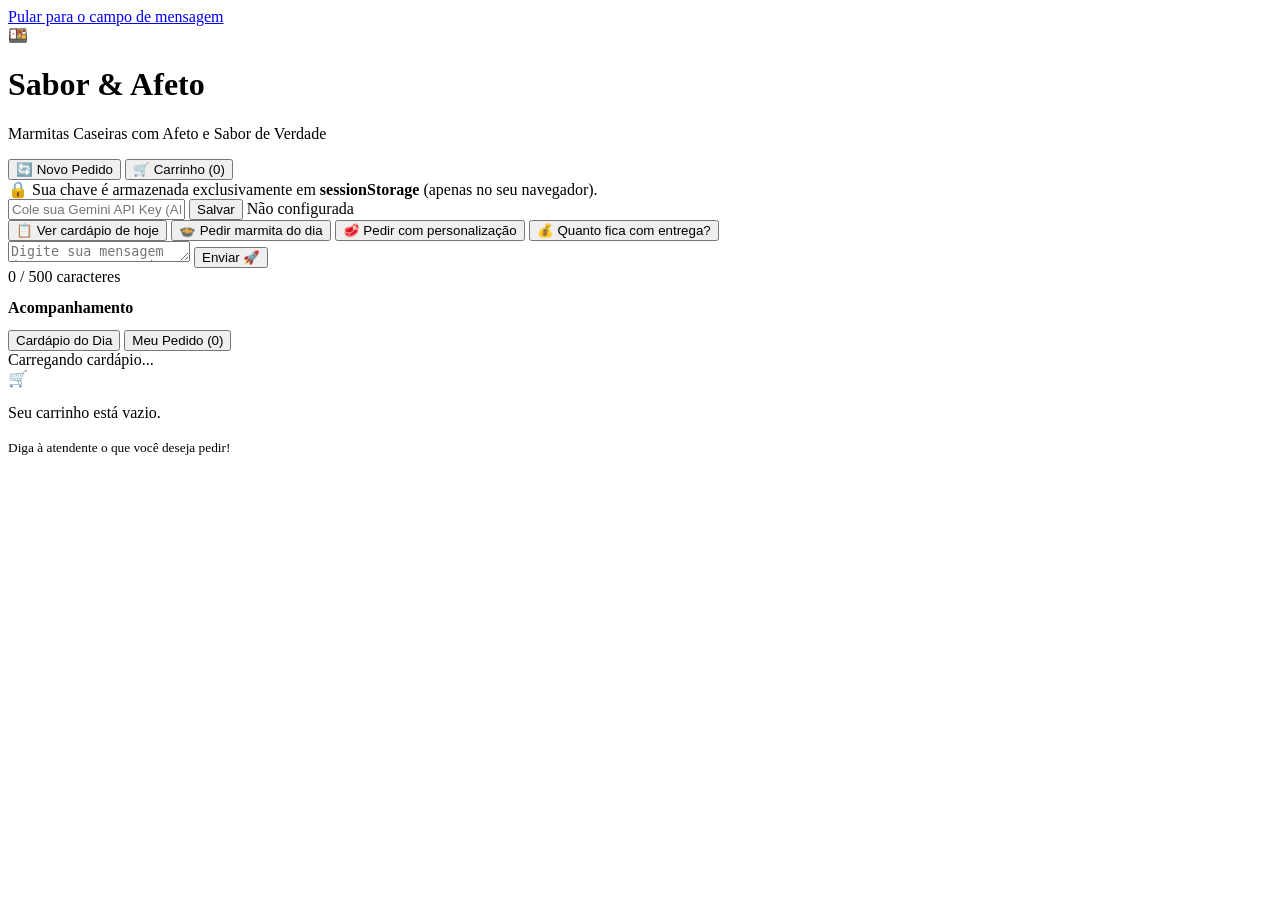
==== index.html @ 1ce47de7 "Add files via upload" ====
<!DOCTYPE html>
<html lang="pt-BR">
<head>
  <meta charset="UTF-8">
  <meta name="viewport" content="width=device-width, initial-scale=1.0">
  <meta name="description" content="Atendente Virtual de Restaurante de Marmitas Caseiras com IA Gemini e Defesa em Camadas contra Prompt Injection">
  <title>Sabor & Afeto - Marmitas Caseiras | Pedidos Online</title>
  <link rel="stylesheet" href="./css/style.css">
  <link rel="icon" href="data:image/svg+xml,<svg xmlns=%22http://www.w3.org/2000/svg%22 viewBox=%220%22%20%22100%22><text y=%22.9em%22 font-size=%2290%22>🍱</text></svg>">
</head>
<body>
  <a href="#chat-input" class="skip-link">Pular para o campo de mensagem</a>

  <div class="app-container">
    <!-- Topbar do Restaurante -->
    <header class="app-header" role="banner">
      <div class="header-inner">
        <div class="brand-wrapper">
          <span class="brand-icon" aria-hidden="true">🍱</span>
          <div>
            <h1 class="brand-title">Sabor & Afeto</h1>
            <p class="brand-subtitle">Marmitas Caseiras com Afeto e Sabor de Verdade</p>
          </div>
        </div>
        <div class="header-actions">
          <button id="btn-restart" class="btn btn-secondary btn-sm" title="Reiniciar conversa e zerar carrinho" aria-label="Reiniciar conversa">
            <span aria-hidden="true">🔄</span> Novo Pedido
          </button>
          <button id="btn-open-drawer" class="btn btn-primary btn-sm btn-drawer-toggle" aria-label="Abrir carrinho e cardápio">
            <span aria-hidden="true">🛒</span> <span id="mobile-cart-badge">Carrinho (0)</span>
          </button>
        </div>
      </div>
    </header>

    <!-- Banner Seguro para Configuração da Chave da API -->
    <aside class="api-key-banner" aria-label="Configuração da Chave Gemini">
      <div class="api-key-content">
        <div class="api-key-info">
          <span aria-hidden="true">🔒</span>
          <span>Sua chave é armazenada exclusivamente em <strong>sessionStorage</strong> (apenas no seu navegador).</span>
        </div>
        <form id="api-key-form" class="api-key-form" onsubmit="event.preventDefault();">
          <label for="gemini-key-input" class="sr-only" style="position:absolute;width:1px;height:1px;padding:0;margin:-1px;overflow:hidden;clip:rect(0,0,0,0);border:0;">Chave da API Gemini</label>
          <input 
            type="password" 
            id="gemini-key-input" 
            class="api-key-input" 
            placeholder="Cole sua Gemini API Key (AIza...)" 
            autocomplete="off"
            spellcheck="false"
          >
          <button type="submit" id="btn-save-key" class="btn btn-primary btn-sm">Salvar</button>
          <span id="key-status-badge" class="api-key-status status-missing">Não configurada</span>
        </form>
      </div>
    </aside>

    <!-- Layout Principal: Chat + Drawer / Sidebar -->
    <main class="main-content" role="main">
      <!-- Seção do Chat -->
      <section class="chat-section" aria-label="Área de atendimento com a atendente virtual">
        <!-- Container de Mensagens com aria-live para acessibilidade -->
        <div 
          id="messages-container" 
          class="messages-container" 
          role="log" 
          aria-live="polite" 
          aria-relevant="additions"
          tabindex="0"
          aria-label="Histórico de mensagens da conversa"
        >
          <!-- Mensagens renderizadas via JavaScript usando textContent (Proteção XSS) -->
        </div>

        <!-- Indicador de Digitando -->
        <div id="typing-indicator" class="typing-indicator" aria-hidden="true">
          <div class="typing-dot"></div>
          <div class="typing-dot"></div>
          <div class="typing-dot"></div>
        </div>

        <!-- Chips com Sugestões Rápidas de Teste -->
        <div class="quick-prompts" aria-label="Sugestões de mensagens">
          <button type="button" class="quick-chip" data-text="Olá! Qual é o cardápio de hoje?">📋 Ver cardápio de hoje</button>
          <button type="button" class="quick-chip" data-text="Quero 1 marmita do prato do dia, com arroz e feijão bem quentinho!">🍲 Pedir marmita do dia</button>
          <button type="button" class="quick-chip" data-text="Quero 1 marmita sem cebola e ao ponto">🥩 Pedir com personalização</button>
          <button type="button" class="quick-chip" data-text="Qual é o valor total com a entrega?">💰 Quanto fica com entrega?</button>
        </div>

        <!-- Formulário de Envio de Mensagem -->
        <div class="chat-input-area">
          <form id="chat-form" class="chat-form" autocomplete="off">
            <label for="chat-input" class="sr-only" style="position:absolute;width:1px;height:1px;padding:0;margin:-1px;overflow:hidden;clip:rect(0,0,0,0);border:0;">Sua mensagem para o atendente</label>
            <textarea 
              id="chat-input" 
              class="chat-textarea" 
              placeholder="Digite sua mensagem (ex: Quero 2 marmitas de bife sem cebola)..." 
              rows="1" 
              maxlength="500"
              required
            ></textarea>
            <button type="submit" id="btn-send-message" class="btn btn-send" aria-label="Enviar mensagem">
              <span aria-hidden="true">Enviar 🚀</span>
            </button>
          </form>
          <div class="char-counter">
            <span id="char-count">0</span> / 500 caracteres
          </div>
        </div>
      </section>

      <!-- Fundo escurecido para Drawer no Mobile -->
      <div id="drawer-backdrop" class="drawer-backdrop" aria-hidden="true"></div>

      <!-- Barra Lateral / Drawer (Cardápio e Carrinho em Tempo Real) -->
      <aside id="sidebar-panel" class="sidebar-panel" aria-label="Cardápio do dia e Carrinho de compras">
        <div class="panel-header">
          <h2 style="font-size: 1rem; font-weight: 700;">Acompanhamento</h2>
          <button id="btn-close-drawer" class="btn btn-secondary btn-sm" aria-label="Fechar painel lateral" style="display: none;">✕</button>
        </div>

        <nav class="panel-tabs" role="tablist">
          <button id="tab-btn-menu" class="tab-btn active" role="tab" aria-selected="true" aria-controls="tab-content-menu">Cardápio do Dia</button>
          <button id="tab-btn-cart" class="tab-btn" role="tab" aria-selected="false" aria-controls="tab-content-cart">Meu Pedido (<span id="cart-counter-tab">0</span>)</button>
        </nav>

        <div class="panel-body">
          <!-- Aba 1: Cardápio do Dia -->
          <div id="tab-content-menu" class="tab-content active" role="tabpanel" aria-labelledby="tab-btn-menu">
            <div id="menu-day-title" class="menu-day-badge">Carregando cardápio...</div>
            <div id="menu-items-list" class="menu-items-list">
              <!-- Renderizado via JS -->
            </div>
          </div>

          <!-- Aba 2: Carrinho de Compras -->
          <div id="tab-content-cart" class="tab-content" role="tabpanel" aria-labelledby="tab-btn-cart">
            <div id="cart-content-wrapper">
              <div class="cart-empty-state">
                <div class="cart-empty-icon" aria-hidden="true">🛒</div>
                <p>Seu carrinho está vazio.</p>
                <small>Diga à atendente o que você deseja pedir!</small>
              </div>
            </div>
          </div>
        </div>
      </aside>
    </main>
  </div>

  <script type="module" src="./js/app.js"></script>
</body>
</html>
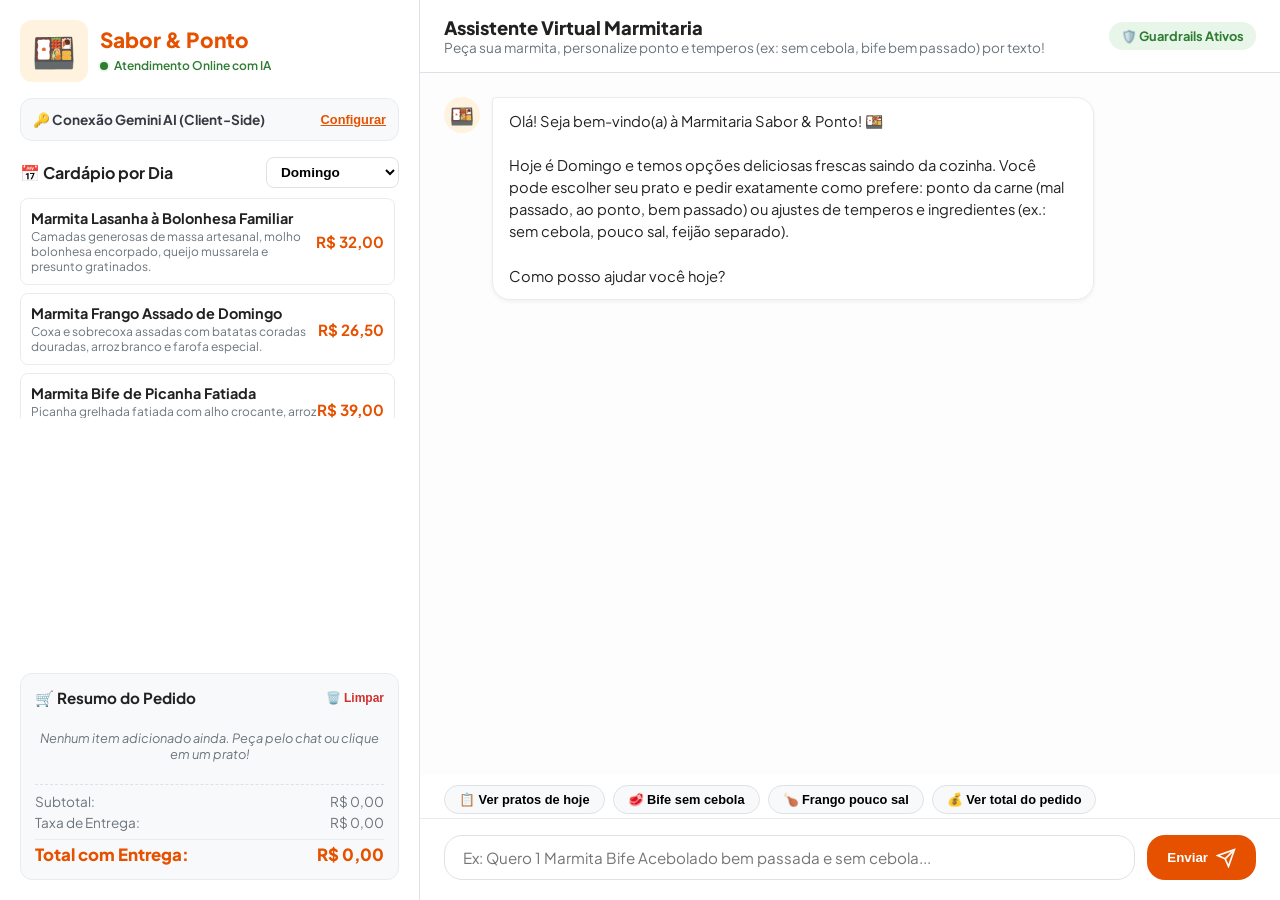
==== commit 864dc4d4: "Add files via upload" ====
--- a/index.html
+++ b/index.html
@@ -3,152 +3,129 @@
 <head>
   <meta charset="UTF-8">
   <meta name="viewport" content="width=device-width, initial-scale=1.0">
-  <meta name="description" content="Atendente Virtual de Restaurante de Marmitas Caseiras com IA Gemini e Defesa em Camadas contra Prompt Injection">
-  <title>Sabor & Afeto - Marmitas Caseiras | Pedidos Online</title>
-  <link rel="stylesheet" href="./css/style.css">
-  <link rel="icon" href="data:image/svg+xml,<svg xmlns=%22http://www.w3.org/2000/svg%22 viewBox=%220%22%20%22100%22><text y=%22.9em%22 font-size=%2290%22>🍱</text></svg>">
+  <title>Marmitaria Sabor & Ponto - Chatbot de Pedidos com IA</title>
+  <link rel="stylesheet" href="style.css">
+  <link rel="preconnect" href="https://fonts.googleapis.com">
+  <link rel="preconnect" href="https://fonts.gstatic.com" crossorigin>
+  <link href="https://fonts.googleapis.com/css2?family=Plus+Jakarta+Sans:wght@400;500;600;700;800&display=swap" rel="stylesheet">
 </head>
 <body>
-  <a href="#chat-input" class="skip-link">Pular para o campo de mensagem</a>
+  <div class="app-layout">
+    <!-- Sidebar: Menu do Dia e Carrinho -->
+    <aside class="sidebar">
+      <div class="brand">
+        <div class="brand-icon">🍱</div>
+        <div class="brand-info">
+          <h1>Sabor & Ponto</h1>
+          <span class="status-badge"><span class="status-dot"></span> Atendimento Online com IA</span>
+        </div>
+      </div>
 
-  <div class="app-container">
-    <!-- Topbar do Restaurante -->
-    <header class="app-header" role="banner">
-      <div class="header-inner">
-        <div class="brand-wrapper">
-          <span class="brand-icon" aria-hidden="true">🍱</span>
-          <div>
-            <h1 class="brand-title">Sabor & Afeto</h1>
-            <p class="brand-subtitle">Marmitas Caseiras com Afeto e Sabor de Verdade</p>
+      <!-- Configurações de API -->
+      <div class="api-card">
+        <div class="api-card-header">
+          <span class="api-title">🔑 Conexão Gemini AI (Client-Side)</span>
+          <button id="toggle-api-settings" class="btn-text">Configurar</button>
+        </div>
+        <div id="api-settings-panel" class="api-settings hidden">
+          <p class="api-help">Insira sua chave do Google Gemini para conversar com a LLM diretamente no seu navegador:</p>
+          <div class="input-group">
+            <input type="password" id="gemini-api-key" placeholder="AIzaSy..." autocomplete="off">
+            <button id="save-key-btn" class="btn-sm">Salvar</button>
+          </div>
+          <div class="api-status-info" id="api-status-text">Modo offline/simulado ativo caso não forneça chave.</div>
+        </div>
+      </div>
+
+      <!-- Cardápio por Dia da Semana -->
+      <div class="menu-section">
+        <div class="section-header">
+          <h2>📅 Cardápio por Dia</h2>
+          <select id="day-selector" class="day-select">
+            <option value="segunda">Segunda-feira</option>
+            <option value="terca">Terça-feira</option>
+            <option value="quarta">Quarta-feira</option>
+            <option value="quinta">Quinta-feira</option>
+            <option value="sexta">Sexta-feira</option>
+            <option value="sabado">Sábado</option>
+            <option value="domingo">Domingo</option>
+          </select>
+        </div>
+        <div id="menu-items-list" class="menu-items-list">
+          <!-- Renderizado via JS -->
+        </div>
+      </div>
+
+      <!-- Carrinho / Resumo do Pedido -->
+      <div class="order-summary-card">
+        <div class="summary-header">
+          <h3>🛒 Resumo do Pedido</h3>
+          <button id="clear-cart-btn" class="btn-clear" title="Limpar pedido">🗑️ Limpar</button>
+        </div>
+        <div id="order-items-list" class="order-items-list">
+          <p class="empty-cart-msg">Nenhum item adicionado ainda. Peça pelo chat ou clique em um prato!</p>
+        </div>
+        <div class="order-totals">
+          <div class="total-row">
+            <span>Subtotal:</span>
+            <span id="subtotal-val">R$ 0,00</span>
+          </div>
+          <div class="total-row">
+            <span>Taxa de Entrega:</span>
+            <span id="delivery-val">R$ 7,00</span>
+          </div>
+          <div class="total-row total-highlight">
+            <span>Total com Entrega:</span>
+            <span id="total-val">R$ 7,00</span>
           </div>
         </div>
-        <div class="header-actions">
-          <button id="btn-restart" class="btn btn-secondary btn-sm" title="Reiniciar conversa e zerar carrinho" aria-label="Reiniciar conversa">
-            <span aria-hidden="true">🔄</span> Novo Pedido
-          </button>
-          <button id="btn-open-drawer" class="btn btn-primary btn-sm btn-drawer-toggle" aria-label="Abrir carrinho e cardápio">
-            <span aria-hidden="true">🛒</span> <span id="mobile-cart-badge">Carrinho (0)</span>
-          </button>
-        </div>
-      </div>
-    </header>
-
-    <!-- Banner Seguro para Configuração da Chave da API -->
-    <aside class="api-key-banner" aria-label="Configuração da Chave Gemini">
-      <div class="api-key-content">
-        <div class="api-key-info">
-          <span aria-hidden="true">🔒</span>
-          <span>Sua chave é armazenada exclusivamente em <strong>sessionStorage</strong> (apenas no seu navegador).</span>
-        </div>
-        <form id="api-key-form" class="api-key-form" onsubmit="event.preventDefault();">
-          <label for="gemini-key-input" class="sr-only" style="position:absolute;width:1px;height:1px;padding:0;margin:-1px;overflow:hidden;clip:rect(0,0,0,0);border:0;">Chave da API Gemini</label>
-          <input 
-            type="password" 
-            id="gemini-key-input" 
-            class="api-key-input" 
-            placeholder="Cole sua Gemini API Key (AIza...)" 
-            autocomplete="off"
-            spellcheck="false"
-          >
-          <button type="submit" id="btn-save-key" class="btn btn-primary btn-sm">Salvar</button>
-          <span id="key-status-badge" class="api-key-status status-missing">Não configurada</span>
-        </form>
       </div>
     </aside>
 
-    <!-- Layout Principal: Chat + Drawer / Sidebar -->
-    <main class="main-content" role="main">
-      <!-- Seção do Chat -->
-      <section class="chat-section" aria-label="Área de atendimento com a atendente virtual">
-        <!-- Container de Mensagens com aria-live para acessibilidade -->
-        <div 
-          id="messages-container" 
-          class="messages-container" 
-          role="log" 
-          aria-live="polite" 
-          aria-relevant="additions"
-          tabindex="0"
-          aria-label="Histórico de mensagens da conversa"
+    <!-- Main: Chatbot Area -->
+    <main class="chat-container">
+      <header class="chat-header">
+        <div class="chat-header-info">
+          <h2>Assistente Virtual Marmitaria</h2>
+          <p>Peça sua marmita, personalize ponto e temperos (ex: sem cebola, bife bem passado) por texto!</p>
+        </div>
+        <div class="guardrail-badge" title="Proteção de segurança contra prompt injection ativa">
+          🛡️ Guardrails Ativos
+        </div>
+      </header>
+
+      <!-- Mensagens do Chat -->
+      <div class="chat-messages" id="chat-messages">
+        <!-- Renderizado via JS -->
+      </div>
+
+      <!-- Sugestões Rápidas -->
+      <div class="quick-prompts" id="quick-prompts">
+        <button class="chip" data-prompt="Quais são as marmitas disponíveis hoje e os preços?">📋 Ver pratos de hoje</button>
+        <button class="chip" data-prompt="Quero 1 Marmita Bife Acebolado com carne ao ponto e sem cebola">🥩 Bife sem cebola</button>
+        <button class="chip" data-prompt="Quero 1 Frango Grelhado com pouco sal e feijão separado">🍗 Frango pouco sal</button>
+        <button class="chip" data-prompt="Qual o valor total do meu pedido com entrega?">💰 Ver total do pedido</button>
+      </div>
+
+      <!-- Input do Chat -->
+      <form id="chat-form" class="chat-input-area">
+        <input 
+          type="text" 
+          id="chat-input" 
+          placeholder="Ex: Quero 1 Marmita Bife Acebolado bem passada e sem cebola..." 
+          autocomplete="off"
+          required
         >
-          <!-- Mensagens renderizadas via JavaScript usando textContent (Proteção XSS) -->
-        </div>
-
-        <!-- Indicador de Digitando -->
-        <div id="typing-indicator" class="typing-indicator" aria-hidden="true">
-          <div class="typing-dot"></div>
-          <div class="typing-dot"></div>
-          <div class="typing-dot"></div>
-        </div>
-
-        <!-- Chips com Sugestões Rápidas de Teste -->
-        <div class="quick-prompts" aria-label="Sugestões de mensagens">
-          <button type="button" class="quick-chip" data-text="Olá! Qual é o cardápio de hoje?">📋 Ver cardápio de hoje</button>
-          <button type="button" class="quick-chip" data-text="Quero 1 marmita do prato do dia, com arroz e feijão bem quentinho!">🍲 Pedir marmita do dia</button>
-          <button type="button" class="quick-chip" data-text="Quero 1 marmita sem cebola e ao ponto">🥩 Pedir com personalização</button>
-          <button type="button" class="quick-chip" data-text="Qual é o valor total com a entrega?">💰 Quanto fica com entrega?</button>
-        </div>
-
-        <!-- Formulário de Envio de Mensagem -->
-        <div class="chat-input-area">
-          <form id="chat-form" class="chat-form" autocomplete="off">
-            <label for="chat-input" class="sr-only" style="position:absolute;width:1px;height:1px;padding:0;margin:-1px;overflow:hidden;clip:rect(0,0,0,0);border:0;">Sua mensagem para o atendente</label>
-            <textarea 
-              id="chat-input" 
-              class="chat-textarea" 
-              placeholder="Digite sua mensagem (ex: Quero 2 marmitas de bife sem cebola)..." 
-              rows="1" 
-              maxlength="500"
-              required
-            ></textarea>
-            <button type="submit" id="btn-send-message" class="btn btn-send" aria-label="Enviar mensagem">
-              <span aria-hidden="true">Enviar 🚀</span>
-            </button>
-          </form>
-          <div class="char-counter">
-            <span id="char-count">0</span> / 500 caracteres
-          </div>
-        </div>
-      </section>
-
-      <!-- Fundo escurecido para Drawer no Mobile -->
-      <div id="drawer-backdrop" class="drawer-backdrop" aria-hidden="true"></div>
-
-      <!-- Barra Lateral / Drawer (Cardápio e Carrinho em Tempo Real) -->
-      <aside id="sidebar-panel" class="sidebar-panel" aria-label="Cardápio do dia e Carrinho de compras">
-        <div class="panel-header">
-          <h2 style="font-size: 1rem; font-weight: 700;">Acompanhamento</h2>
-          <button id="btn-close-drawer" class="btn btn-secondary btn-sm" aria-label="Fechar painel lateral" style="display: none;">✕</button>
-        </div>
-
-        <nav class="panel-tabs" role="tablist">
-          <button id="tab-btn-menu" class="tab-btn active" role="tab" aria-selected="true" aria-controls="tab-content-menu">Cardápio do Dia</button>
-          <button id="tab-btn-cart" class="tab-btn" role="tab" aria-selected="false" aria-controls="tab-content-cart">Meu Pedido (<span id="cart-counter-tab">0</span>)</button>
-        </nav>
-
-        <div class="panel-body">
-          <!-- Aba 1: Cardápio do Dia -->
-          <div id="tab-content-menu" class="tab-content active" role="tabpanel" aria-labelledby="tab-btn-menu">
-            <div id="menu-day-title" class="menu-day-badge">Carregando cardápio...</div>
-            <div id="menu-items-list" class="menu-items-list">
-              <!-- Renderizado via JS -->
-            </div>
-          </div>
-
-          <!-- Aba 2: Carrinho de Compras -->
-          <div id="tab-content-cart" class="tab-content" role="tabpanel" aria-labelledby="tab-btn-cart">
-            <div id="cart-content-wrapper">
-              <div class="cart-empty-state">
-                <div class="cart-empty-icon" aria-hidden="true">🛒</div>
-                <p>Seu carrinho está vazio.</p>
-                <small>Diga à atendente o que você deseja pedir!</small>
-              </div>
-            </div>
-          </div>
-        </div>
-      </aside>
+        <button type="submit" id="send-btn" class="send-btn">
+          <span>Enviar</span>
+          <svg width="20" height="20" viewBox="0 0 24 24" fill="none" stroke="currentColor" stroke-width="2"><path d="m22 2-7 20-4-9-9-4Z"/><path d="M22 2 11 13"/></svg>
+        </button>
+      </form>
     </main>
   </div>
 
-  <script type="module" src="./js/app.js"></script>
+  <script src="menu-data.js"></script>
+  <script src="guardrails.js"></script>
+  <script src="app.js"></script>
 </body>
 </html>
--- a/style.css
+++ b/style.css
@@ -0,0 +1,544 @@
+:root {
+  --primary: #e65100;
+  --primary-hover: #bf360c;
+  --primary-light: #fff3e0;
+  --accent: #2e7d32;
+  --accent-light: #e8f5e9;
+  --dark: #212121;
+  --gray-100: #f8f9fa;
+  --gray-200: #e9ecef;
+  --gray-300: #dee2e6;
+  --gray-600: #6c757d;
+  --gray-800: #343a40;
+  --white: #ffffff;
+  --danger: #d32f2f;
+  --danger-light: #ffebee;
+  --shadow-sm: 0 2px 4px rgba(0,0,0,0.05);
+  --shadow-md: 0 4px 12px rgba(0,0,0,0.08);
+  --radius-sm: 8px;
+  --radius-md: 12px;
+  --radius-lg: 18px;
+}
+
+* {
+  box-sizing: border-box;
+  margin: 0;
+  padding: 0;
+}
+
+body {
+  font-family: 'Plus Jakarta Sans', system-ui, -apple-system, sans-serif;
+  background-color: #f4f6f8;
+  color: var(--dark);
+  height: 100vh;
+  overflow: hidden;
+}
+
+.app-layout {
+  display: flex;
+  height: 100vh;
+  width: 100vw;
+}
+
+/* Sidebar */
+.sidebar {
+  width: 420px;
+  min-width: 360px;
+  background: var(--white);
+  border-right: 1px solid var(--gray-300);
+  display: flex;
+  flex-direction: column;
+  padding: 20px;
+  gap: 16px;
+  overflow-y: auto;
+}
+
+.brand {
+  display: flex;
+  align-items: center;
+  gap: 12px;
+}
+
+.brand-icon {
+  font-size: 2.2rem;
+  background: var(--primary-light);
+  padding: 8px 12px;
+  border-radius: var(--radius-md);
+}
+
+.brand-info h1 {
+  font-size: 1.3rem;
+  font-weight: 800;
+  color: var(--primary);
+  line-height: 1.2;
+}
+
+.status-badge {
+  display: inline-flex;
+  align-items: center;
+  gap: 6px;
+  font-size: 0.75rem;
+  color: var(--accent);
+  font-weight: 600;
+}
+
+.status-dot {
+  width: 8px;
+  height: 8px;
+  background-color: var(--accent);
+  border-radius: 50%;
+  box-shadow: 0 0 0 2px var(--accent-light);
+}
+
+/* API Settings */
+.api-card {
+  background: var(--gray-100);
+  border: 1px solid var(--gray-200);
+  border-radius: var(--radius-md);
+  padding: 12px;
+  font-size: 0.85rem;
+}
+
+.api-card-header {
+  display: flex;
+  justify-content: space-between;
+  align-items: center;
+}
+
+.api-title {
+  font-weight: 700;
+  color: var(--gray-800);
+}
+
+.btn-text {
+  background: none;
+  border: none;
+  color: var(--primary);
+  font-weight: 600;
+  cursor: pointer;
+  text-decoration: underline;
+  font-size: 0.8rem;
+}
+
+.api-settings {
+  margin-top: 10px;
+  display: flex;
+  flex-direction: column;
+  gap: 8px;
+}
+
+.api-settings.hidden {
+  display: none;
+}
+
+.api-help {
+  font-size: 0.75rem;
+  color: var(--gray-600);
+}
+
+.input-group {
+  display: flex;
+  gap: 6px;
+}
+
+.input-group input {
+  flex: 1;
+  padding: 6px 10px;
+  border: 1px solid var(--gray-300);
+  border-radius: var(--radius-sm);
+  font-size: 0.8rem;
+}
+
+.btn-sm {
+  background: var(--primary);
+  color: white;
+  border: none;
+  padding: 6px 12px;
+  border-radius: var(--radius-sm);
+  cursor: pointer;
+  font-weight: 600;
+}
+
+.btn-sm:hover {
+  background: var(--primary-hover);
+}
+
+.api-status-info {
+  font-size: 0.75rem;
+  color: var(--gray-600);
+}
+
+/* Menu Section */
+.menu-section {
+  display: flex;
+  flex-direction: column;
+  gap: 10px;
+  flex: 1;
+  min-height: 220px;
+}
+
+.section-header {
+  display: flex;
+  justify-content: space-between;
+  align-items: center;
+}
+
+.section-header h2 {
+  font-size: 1rem;
+  font-weight: 700;
+}
+
+.day-select {
+  padding: 6px 10px;
+  border-radius: var(--radius-sm);
+  border: 1px solid var(--gray-300);
+  background: white;
+  font-weight: 600;
+  font-size: 0.85rem;
+  cursor: pointer;
+}
+
+.menu-items-list {
+  display: flex;
+  flex-direction: column;
+  gap: 8px;
+  overflow-y: auto;
+  max-height: 220px;
+  padding-right: 4px;
+}
+
+.menu-item-card {
+  border: 1px solid var(--gray-200);
+  background: white;
+  padding: 10px;
+  border-radius: var(--radius-sm);
+  cursor: pointer;
+  transition: all 0.2s ease;
+  display: flex;
+  justify-content: space-between;
+  align-items: center;
+}
+
+.menu-item-card:hover {
+  border-color: var(--primary);
+  background: var(--primary-light);
+  transform: translateY(-1px);
+}
+
+.menu-item-info h4 {
+  font-size: 0.9rem;
+  font-weight: 700;
+}
+
+.menu-item-desc {
+  font-size: 0.75rem;
+  color: var(--gray-600);
+  margin-top: 2px;
+}
+
+.menu-item-price {
+  font-weight: 700;
+  color: var(--primary);
+  font-size: 0.95rem;
+  white-space: nowrap;
+}
+
+/* Resumo do Pedido */
+.order-summary-card {
+  background: var(--gray-100);
+  border: 1px solid var(--gray-200);
+  border-radius: var(--radius-md);
+  padding: 14px;
+  display: flex;
+  flex-direction: column;
+  gap: 10px;
+}
+
+.summary-header {
+  display: flex;
+  justify-content: space-between;
+  align-items: center;
+}
+
+.summary-header h3 {
+  font-size: 0.95rem;
+  font-weight: 700;
+}
+
+.btn-clear {
+  background: none;
+  border: none;
+  font-size: 0.75rem;
+  color: var(--danger);
+  cursor: pointer;
+  font-weight: 600;
+}
+
+.btn-clear:hover {
+  text-decoration: underline;
+}
+
+.order-items-list {
+  display: flex;
+  flex-direction: column;
+  gap: 8px;
+  max-height: 160px;
+  overflow-y: auto;
+}
+
+.empty-cart-msg {
+  font-size: 0.8rem;
+  color: var(--gray-600);
+  text-align: center;
+  padding: 12px 0;
+  font-style: italic;
+}
+
+.cart-item {
+  background: white;
+  border: 1px solid var(--gray-200);
+  border-radius: var(--radius-sm);
+  padding: 8px;
+  display: flex;
+  flex-direction: column;
+  gap: 4px;
+  font-size: 0.85rem;
+}
+
+.cart-item-header {
+  display: flex;
+  justify-content: space-between;
+  font-weight: 600;
+}
+
+.cart-item-customizations {
+  font-size: 0.75rem;
+  color: #c2410c;
+  background: #fff7ed;
+  padding: 2px 6px;
+  border-radius: 4px;
+  display: inline-block;
+}
+
+.order-totals {
+  border-top: 1px dashed var(--gray-300);
+  padding-top: 8px;
+  display: flex;
+  flex-direction: column;
+  gap: 4px;
+  font-size: 0.85rem;
+}
+
+.total-row {
+  display: flex;
+  justify-content: space-between;
+  color: var(--gray-600);
+}
+
+.total-row.total-highlight {
+  font-size: 1.05rem;
+  font-weight: 800;
+  color: var(--primary);
+  margin-top: 4px;
+  padding-top: 4px;
+  border-top: 1px solid var(--gray-200);
+}
+
+/* Main Chat Container */
+.chat-container {
+  flex: 1;
+  display: flex;
+  flex-direction: column;
+  background: #fdfdfd;
+  height: 100vh;
+}
+
+.chat-header {
+  background: white;
+  border-bottom: 1px solid var(--gray-300);
+  padding: 16px 24px;
+  display: flex;
+  justify-content: space-between;
+  align-items: center;
+}
+
+.chat-header-info h2 {
+  font-size: 1.15rem;
+  font-weight: 800;
+}
+
+.chat-header-info p {
+  font-size: 0.85rem;
+  color: var(--gray-600);
+}
+
+.guardrail-badge {
+  background: var(--accent-light);
+  color: var(--accent);
+  padding: 6px 12px;
+  border-radius: 20px;
+  font-size: 0.8rem;
+  font-weight: 700;
+  display: flex;
+  align-items: center;
+  gap: 6px;
+}
+
+.chat-messages {
+  flex: 1;
+  padding: 24px;
+  overflow-y: auto;
+  display: flex;
+  flex-direction: column;
+  gap: 16px;
+}
+
+.message {
+  display: flex;
+  gap: 12px;
+  max-width: 80%;
+}
+
+.message.user {
+  align-self: flex-end;
+  flex-direction: row-reverse;
+}
+
+.message.bot {
+  align-self: flex-start;
+}
+
+.avatar {
+  width: 36px;
+  height: 36px;
+  border-radius: 50%;
+  display: flex;
+  align-items: center;
+  justify-content: center;
+  font-size: 1.2rem;
+  flex-shrink: 0;
+}
+
+.message.bot .avatar {
+  background: var(--primary-light);
+}
+
+.message.user .avatar {
+  background: var(--gray-200);
+}
+
+.bubble {
+  padding: 12px 16px;
+  border-radius: var(--radius-lg);
+  font-size: 0.92rem;
+  line-height: 1.5;
+  box-shadow: var(--shadow-sm);
+  white-space: pre-wrap;
+  word-break: break-word;
+}
+
+.message.bot .bubble {
+  background: white;
+  border: 1px solid var(--gray-200);
+  color: var(--dark);
+  border-top-left-radius: 4px;
+}
+
+.message.user .bubble {
+  background: var(--primary);
+  color: white;
+  border-top-right-radius: 4px;
+}
+
+.message.guardrail-warning .bubble {
+  background: var(--danger-light);
+  border: 1px solid var(--danger);
+  color: var(--danger);
+}
+
+/* Quick Prompts */
+.quick-prompts {
+  padding: 10px 24px 4px 24px;
+  display: flex;
+  gap: 8px;
+  overflow-x: auto;
+  background: white;
+}
+
+.chip {
+  background: var(--gray-100);
+  border: 1px solid var(--gray-300);
+  border-radius: 20px;
+  padding: 6px 14px;
+  font-size: 0.8rem;
+  font-weight: 600;
+  cursor: pointer;
+  white-space: nowrap;
+  transition: all 0.2s ease;
+}
+
+.chip:hover {
+  background: var(--primary-light);
+  color: var(--primary);
+  border-color: var(--primary);
+}
+
+/* Chat Input */
+.chat-input-area {
+  display: flex;
+  padding: 16px 24px 20px 24px;
+  gap: 12px;
+  background: white;
+  border-top: 1px solid var(--gray-200);
+}
+
+.chat-input-area input {
+  flex: 1;
+  padding: 12px 18px;
+  border: 1px solid var(--gray-300);
+  border-radius: var(--radius-lg);
+  font-size: 0.95rem;
+  outline: none;
+  font-family: inherit;
+  transition: border-color 0.2s ease;
+}
+
+.chat-input-area input:focus {
+  border-color: var(--primary);
+  box-shadow: 0 0 0 3px rgba(230, 81, 0, 0.15);
+}
+
+.send-btn {
+  background: var(--primary);
+  color: white;
+  border: none;
+  padding: 0 20px;
+  border-radius: var(--radius-lg);
+  font-weight: 700;
+  display: flex;
+  align-items: center;
+  gap: 8px;
+  cursor: pointer;
+  transition: background 0.2s ease;
+}
+
+.send-btn:hover {
+  background: var(--primary-hover);
+}
+
+/* Responsive */
+@media (max-width: 900px) {
+  .app-layout {
+    flex-direction: column;
+  }
+  .sidebar {
+    width: 100%;
+    min-width: 100%;
+    height: 40vh;
+    border-right: none;
+    border-bottom: 1px solid var(--gray-300);
+  }
+  .chat-container {
+    height: 60vh;
+  }
+}
